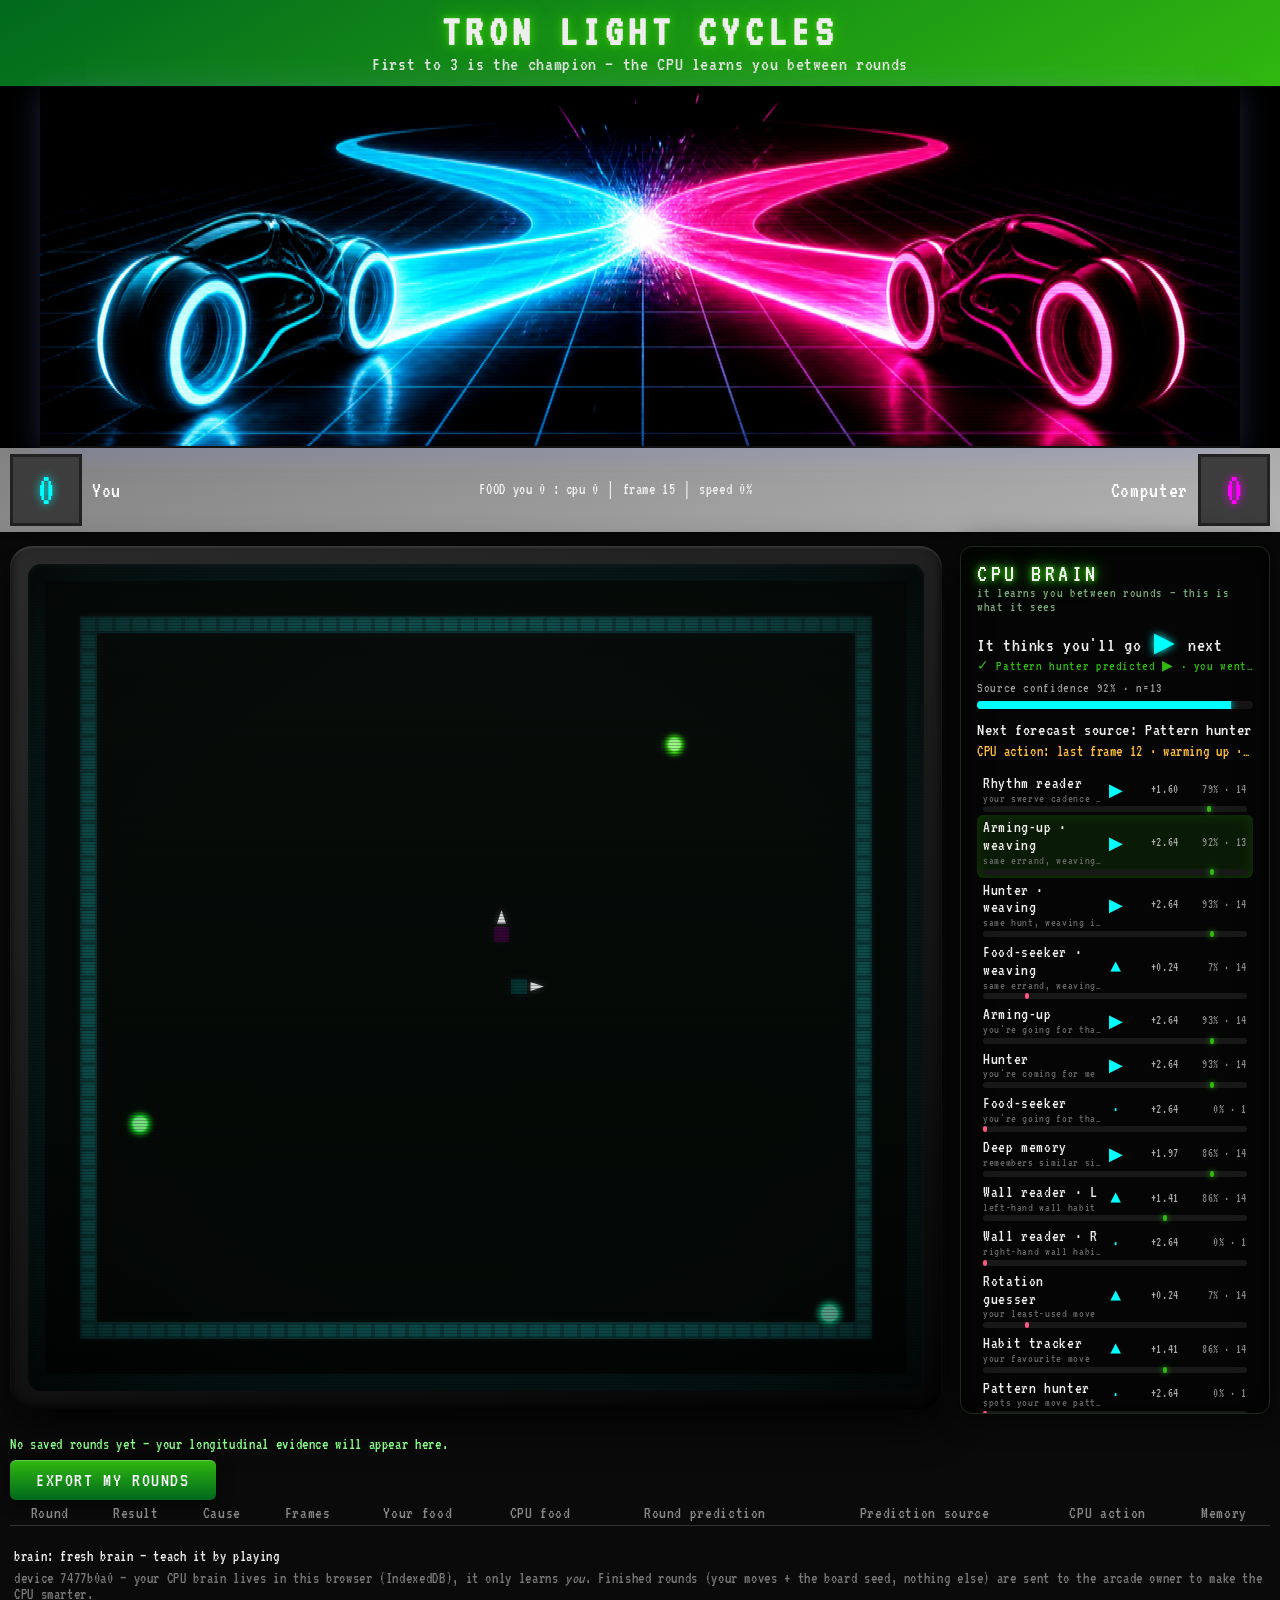
==== web/index.html @ b5975c52 "feat(audio): the mix board — play with the mixes (BUILD 67) music-preview.html becomes a desk: check" ====
<!DOCTYPE html>
<html lang="en">
<head>
<meta charset="utf-8">
<meta name="viewport" content="width=device-width, initial-scale=1.0, shrink-to-fit=no">
<title>TRON Light Cycles — the CPU learns you</title>
<link rel="icon" type="image/png" href="favicon.png">
<link rel="preconnect" href="https://fonts.googleapis.com">
<!-- Non-blocking font load: on a LAN-only phone (no DNS/internet) a blocking
     stylesheet link stalls first paint until the request times out. The
     media="print" trick paints immediately with the Courier fallback and
     upgrades to VT323 if/when the font arrives. -->
<link href="https://fonts.googleapis.com/css2?family=VT323&display=swap" rel="stylesheet" media="print" onload="this.media='all'">
<noscript><link href="https://fonts.googleapis.com/css2?family=VT323&display=swap" rel="stylesheet"></noscript>
<link rel="stylesheet" href="styles.css?v=67">
</head>
<body>

<!-- rps-ai shell: title nav -->
<nav class="titlebar">
  <h1 class="game-title glow-green">TRON LIGHT CYCLES</h1>
  <h2 class="game-sub">First to <span id="match-target">3</span> is the champion — the CPU learns you between rounds</h2>
</nav>

<!-- codex-generated hero art -->
<div class="hero-wrap">
  <img class="hero" src="assets/hero.png" width="1200" height="360" alt="Cyan and magenta light cycles dueling on a black grid">
</div>

<!-- rps-ai shell: scoreboard strip -->
<div class="scoreboard">
  <div class="score-side">
    <div class="score-box" id="you-wins">0</div>
    <div class="score-label">You</div>
  </div>
  <div class="score-mid" id="mid-status">WASD / ARROWS — SPACE fires — P pause — R next round</div>
  <div class="score-side">
    <div class="score-label right">Computer</div>
    <div class="score-box" id="cpu-wins">0</div>
  </div>
</div>

<!-- arcade cabinet + the brain panel (rps-ai shows the scoreboard + full
     history; we show the learning itself, in plain language) -->
<div class="cabinet">
  <div class="game-row">
    <div class="play-column" id="play-column">
      <div class="bezel" id="arena-bezel">
        <div class="screen" id="screen">
          <canvas id="game-canvas"></canvas>
          <div id="slipstream-label" class="hidden">◉ SLIPSTREAM</div>
          <div class="crt-scanlines"></div>
          <div class="crt-vignette"></div>
          <div class="crt-flicker"></div>
          <div class="game-over-overlay hidden" id="over-overlay">
            <div class="over-text glow-red" id="over-text">CPU WINS</div>
            <div class="over-sub" id="over-sub">SCORE P1=0 P2=0</div>
            <div class="over-brain" id="over-brain"></div>
            <div class="over-notebook" id="over-notebook" hidden></div>
            <div class="blink insert-coin">PRESS R FOR NEXT ROUND</div>
            <button class="btn-green" id="next-round-btn">Next Round</button>
            <button class="btn-green" id="tell-more-btn" title="Ask the CPU's notebook for the deep read on this round">📓 TELL ME MORE</button>
          </div>
          <div class="champion-overlay hidden" id="champion-overlay">
            <div class="champ-text glow-green" id="champ-text">YOU are the champion!</div>
            <div class="blink insert-coin">INSERT COIN</div>
            <button class="btn-green" id="new-match-btn">Start a New Match</button>
          </div>
        </div>
      </div>

      <!-- Touch controls stay with the arena so fitting and focus include them. -->
      <div class="touch-controls" id="touch-controls">
        <button class="btn-green tbtn" data-dir="0">▲</button>
        <div class="trow">
          <button class="btn-green tbtn" data-dir="2">◀</button>
          <button class="btn-green tbtn" data-dir="1">▼</button>
          <button class="btn-green tbtn" data-dir="3">▶</button>
        </div>
        <button class="btn-green tbtn fire" id="fire-btn">FIRE</button>
      </div>
    </div>
    <aside class="brain-panel" id="brain-panel">
      <div class="bp-title glow-green">CPU BRAIN</div>
      <div class="bp-sub">it learns you between rounds — this is what it sees</div>
      <div class="bp-predrow">It thinks you'll go <span class="bp-pred" id="bp-pred">·</span> next</div>
      <div class="bp-last" id="bp-last">No prediction scored yet</div>
      <div class="bp-conflabel">Source confidence <span id="bp-confnum">0% · n=0</span></div>
      <div class="bp-bar"><div class="bp-confill" id="bp-conf"></div></div>
      <div class="bp-driver" id="bp-driver-wrap">Next forecast source: <span id="bp-driver">—</span></div>
      <div class="bp-action">CPU action: <span id="bp-action">opening scan</span></div>
      <div id="bp-exploit" class="bp-exploit hidden"></div>
      <div class="bp-models" id="bp-models"></div>
      <div class="bp-warm" id="bp-warm"></div>
      <div class="bp-mem" id="bp-mem"></div>
      <div class="bp-habit" id="bp-habit"></div>
      <div class="bp-acclabel">Read rate <span id="bp-accnum">no reads yet</span></div>
      <div class="bp-bar bp-accbar"><div class="bp-accfill" id="bp-acc"></div><div class="bp-chance hidden" id="bp-chance"></div></div>
      <div class="bp-lifetime" id="bp-lifetime">Lifetime — no reads yet</div>
      <div class="bp-seal" id="bp-seal">SEALED —</div>
      <details class="bp-explain">
        <summary>How it works</summary>
        <div id="bp-explain-body"></div>
      </details>
      <div class="bp-foot">Only frames where you had a real choice are scored — corridors where physics chose for you are not reads.</div>
    </aside>
  </div>
</div>

<!-- rps-ai shell: history table (per round) -->
<div class="history-wrap">
  <div class="history-summary" id="history-summary">Loading saved round evidence…</div>
  <button class="btn-green" id="export-rounds-btn" title="Download your saved rounds (with ghost replays) for the offline evaluator">EXPORT MY ROUNDS</button>
  <table class="history">
    <thead>
      <tr><th>Round</th><th>Result</th><th>Cause</th><th>Frames</th><th>Your food</th><th>CPU food</th><th>Round prediction</th><th>Prediction source</th><th>CPU action</th><th>Memory</th></tr>
    </thead>
    <tbody id="history-body"></tbody>
  </table>
</div>

<footer class="footer">
  <span id="brain-status">brain: …</span>
  <span class="dim">device <span id="device-id">…</span> — your CPU brain lives in this browser (IndexedDB), it only learns <em>you</em>. Finished rounds (your moves + the board seed, nothing else) are sent to the arcade owner to make the CPU smarter.</span>
</footer>

<script type="module" src="app.js?v=67"></script>
</body>
</html>
---- web/styles.css ----
/* TRON Light Cycles — rps-ai shell + CRT arcade treatment
   (scanlines/flicker recipe via /opt/unicornscan.org/web) */

:root {
  --green: rgb(48, 184, 15);
  --green-dark: rgb(0, 105, 29);
  --cyan: rgb(0, 255, 255);
  --magenta: rgb(255, 0, 255);
  --amber: rgb(255, 190, 60);
  --red: rgb(255, 85, 128);
  --steel: #3d3d3d;
  --felt: #111;
}

* { box-sizing: border-box; }

body {
  margin: 0;
  background: #0a0a0a;
  color: #eee;
  font-family: 'VT323', 'Courier New', monospace;
  letter-spacing: 0.04em;
}

/* ---------- rps-ai title nav (green gradient) ---------- */
.titlebar {
  background: linear-gradient(151deg, var(--green-dark) 0%, var(--green));
  text-align: center;
  padding: 10px 8px 12px;
  box-shadow: 0 2px 12px rgba(0,0,0,0.8);
}
.game-title { margin: 0; font-size: clamp(28px, 5vw, 44px); letter-spacing: 0.12em; }
.game-sub { margin: 0; font-size: clamp(14px, 2vw, 20px); font-weight: normal; opacity: 0.92; }

.glow-green { text-shadow: 0 0 5px var(--green), 0 0 10px var(--green), 0 0 22px var(--green); }
.glow-red { text-shadow: 0 0 5px var(--red), 0 0 10px var(--red), 0 0 22px var(--red); }
.glow-cyan { text-shadow: 0 0 5px var(--cyan), 0 0 10px var(--cyan), 0 0 22px var(--cyan); }

/* codex-generated hero banner between nav and scoreboard */
.hero-wrap { display: flex; justify-content: center; background: #000; }
.hero {
  width: min(1200px, 96vw);
  height: auto;
  display: block;
  border-bottom: 2px solid #111;
  box-shadow: 0 4px 30px rgba(0, 255, 255, 0.12), 0 4px 30px rgba(255, 0, 255, 0.12);
}

/* ---------- rps-ai scoreboard strip (gray gradient + dark boxes) ---------- */
.scoreboard {
  display: flex;
  align-items: center;
  justify-content: space-between;
  background: linear-gradient(162deg, rgb(129,129,129), rgb(180,180,180));
  color: #fff;
  padding: 0 10px;
  box-shadow: 0 -2px 20px rgba(0,0,0,0.9);
}
.score-side { display: flex; align-items: center; gap: 10px; }
.score-box {
  width: 72px; height: 72px;
  display: flex; align-items: center; justify-content: center;
  background: var(--steel);
  border: 3px solid #222;
  font-size: 46px;
  margin: 6px 0;
}
#you-wins { color: var(--cyan); text-shadow: 0 0 8px var(--cyan); }
#cpu-wins { color: var(--magenta); text-shadow: 0 0 8px var(--magenta); }
.score-label { font-size: 22px; }
.score-label.right { text-align: right; }
.score-mid { font-size: 16px; opacity: 0.85; }

/* ---------- arcade cabinet ---------- */
.cabinet { padding: 14px 10px 6px; }
.bezel {
  margin: 0;
  width: 100%;
  max-width: 100%;
  min-width: 0;
  padding: 18px;
  border-radius: 22px;
  background: linear-gradient(160deg, #2a2a2a, #151515 60%, #050505);
  box-shadow:
    inset 0 2px 2px rgba(255,255,255,0.12),
    inset 0 -3px 8px rgba(0,0,0,0.9),
    0 14px 40px rgba(0,0,0,0.85);
}
.screen {
  position: relative;
  width: 100%;
  border-radius: 14px;
  overflow: hidden;
  background: #000;
  box-shadow:
    inset 0 0 4px rgba(255,255,255,0.08),
    inset 0 0 40px rgba(0,0,0,0.9);
}
#game-canvas {
  display: block;
  width: 100%;
  height: 100%;
  image-rendering: pixelated;
}

/* CRT overlays (screen-scoped) — visible, not just theoretical */
.crt-scanlines, .crt-vignette, .crt-flicker {
  position: absolute; inset: 0; pointer-events: none; z-index: 3;
}
.crt-scanlines {
  background: repeating-linear-gradient(
    0deg,
    rgba(0, 0, 0, 0.28) 0px,
    rgba(0, 0, 0, 0.28) 1px,
    transparent 1px,
    transparent 3px
  );
}
.crt-vignette {
  background: radial-gradient(ellipse at center,
    transparent 50%, rgba(0,0,0,0.42) 82%, rgba(0,0,0,0.78) 100%);
}
.crt-flicker {
  animation: flicker 4s infinite;
  background: linear-gradient(180deg, rgba(160,255,220,0.03), rgba(160,255,220,0.008));
}
@keyframes flicker { 0%, 100% { opacity: 1; } 50% { opacity: 0.78; } }

/* screen curvature: slight barrel bend on the whole tube */
.screen::after {
  content: '';
  position: absolute; inset: 0; pointer-events: none; z-index: 4;
  border-radius: 14px;
  box-shadow:
    inset 0 0 60px rgba(0,0,0,0.55),
    inset 0 2px 6px rgba(255,255,255,0.06);
}

/* Game + brain panel row. The arena owns all remaining width; at the compact
   breakpoint the panel stacks below it and the same arena scales to one column. */
.game-row {
  display: grid;
  grid-template-columns: minmax(0, 1fr) 310px;
  align-items: start;
  gap: 18px;
  width: 100%;
  margin: 0 auto;
}
.play-column {
  min-width: 0;
  display: flex;
  flex-direction: column;
  align-items: center;
}

/* the CPU BRAIN panel — the learning display, in plain language */
.brain-panel {
  width: 310px; max-width: 100%;
  background: #050505;
  border: 1px solid #1c2a1c;
  border-radius: 12px;
  padding: 14px 16px;
  box-shadow: 0 0 30px rgba(0,0,0,0.85), inset 0 0 30px rgba(0,0,0,0.8);
  font-size: 17px;
  max-height: calc(100vh - 32px);
  max-height: calc(100dvh - 32px);
  overflow-y: auto;
}
.bp-title { font-size: 25px; letter-spacing: 0.14em; }
.bp-sub { color: #7a7; font-size: 14px; margin-bottom: 12px; }
.bp-predrow { font-size: 20px; }
.bp-pred { color: var(--cyan); font-size: 27px; text-shadow: 0 0 9px var(--cyan); padding: 0 4px; }
.bp-last { color: #777; font-size: 14px; min-height: 18px; }
.bp-last.hit { color: var(--green); }
.bp-last.miss { color: var(--red); }
.bp-conflabel { color: #999; font-size: 14px; margin-top: 5px; }
.bp-bar { height: 8px; background: #141414; border-radius: 4px; overflow: hidden; margin: 6px 0 12px; }
.bp-confill { height: 100%; width: 0%; background: var(--cyan); box-shadow: 0 0 8px var(--cyan); transition: width 0.2s; }
.bp-accfill { height: 100%; width: 0%; background: var(--green); box-shadow: 0 0 8px var(--green); transition: width 0.2s; }
.bp-driver { margin-bottom: 10px; font-size: 18px; }
.bp-action { margin: -6px 0 10px; color: var(--amber); font-size: 16px; }
.bp-exploit { margin: -4px 0 10px; color: #ff5d5d; font-size: 15px; font-weight: bold; }
.bp-driver-wrap.flash { animation: drvflash 0.7s; }
@keyframes drvflash {
  0% { color: var(--amber); text-shadow: 0 0 14px var(--amber); }
  100% { color: inherit; }
}
.bp-model {
  display: grid;
  grid-template-columns: minmax(0, 1fr) 22px 48px 58px;
  align-items: center;
  column-gap: 6px;
  row-gap: 2px;
  padding: 3px 6px;
  border-radius: 6px;
}
.bp-model.active { background: rgba(48,184,15,0.12); box-shadow: inset 0 0 14px rgba(48,184,15,0.18); }
.bp-mname { min-width: 0; line-height: 1.05; }
.bp-mname .blurb { display: block; color: #666; font-size: 12px; white-space: nowrap; overflow: hidden; text-overflow: ellipsis; }
.bp-mpred { width: 18px; color: var(--cyan); text-align: center; font-size: 18px; }
.bp-mbar { grid-column: 1 / -1; grid-row: 2; width: 100%; height: 6px; background: #181818; border-radius: 4px; position: relative; }
.bp-mmark { position: absolute; top: 0; bottom: 0; width: 4px; border-radius: 2px; background: #666; }
.bp-mmark.pos { background: var(--green); box-shadow: 0 0 6px var(--green); }
.bp-mmark.neg { background: var(--red); }
.bp-mscore { width: 44px; text-align: right; color: #aaa; font-size: 13px; flex: none; }
.bp-mhit { width: 58px; text-align: right; color: #888; font-size: 13px; flex: none; }
.bp-warm { margin-top: 7px; color: var(--amber); font-size: 15px; }
.bp-mem { margin-top: 7px; color: #8f8; font-size: 16px; }
.bp-habit, .bp-lifetime { color: #888; font-size: 14px; margin-top: 4px; }
.bp-acclabel { margin-top: 8px; }
.bp-accbar { position: relative; }
.bp-chance.hidden { display: none; }
.bp-seal { font-size: 11px; opacity: .75; margin-top: 4px; letter-spacing: .04em; }
.bp-seal.ok { color: #6f6; }
.bp-seal.bad { color: #f66; }
.bp-explain { font-size: 11px; opacity: .8; margin-top: 6px; }
.bp-explain summary { cursor: pointer; }
.bp-explain p { margin: 4px 0; }
.bp-chance { position: absolute; top: 0; bottom: 0; width: 2px; background: var(--amber); box-shadow: 0 0 4px var(--amber); }
.bp-foot { margin-top: 12px; color: #777; font-size: 13px; line-height: 1.3; }

@media (max-width: 1239px) {
  .game-row { grid-template-columns: minmax(0, 1fr); }
  .brain-panel { width: 100%; max-height: none; overflow-y: visible; }
  .bezel { padding: clamp(8px, 2.5vw, 18px); }
}

/* overlays on the screen */
.game-over-overlay, .champion-overlay {
  position: absolute; inset: 0;
  display: flex; flex-direction: column;
  align-items: center; justify-content: center;
  gap: 12px;
  background: rgba(0,0,0,0.55);
  z-index: 5;
  text-align: center;
}
.hidden { display: none !important; }
.over-text { font-size: clamp(34px, 7vw, 64px); }
.over-sub { font-size: 22px; opacity: 0.9; }
.over-brain { font-size: 18px; color: var(--green); }
.champ-text { font-size: clamp(30px, 6vw, 56px); }
.insert-coin { color: var(--amber); font-size: 22px; text-shadow: 0 0 8px var(--amber); }
.blink { animation: blink 1.1s steps(2, start) infinite; }
@keyframes blink { to { visibility: hidden; } }

/* rps-ai big green buttons */
.btn-green {
  font-family: inherit;
  font-size: 20px;
  letter-spacing: 0.08em;
  color: #fff;
  background: linear-gradient(180deg, rgb(48,184,15), rgb(0,105,29));
  border: 0;
  border-radius: 6px;
  padding: 10px 26px;
  cursor: pointer;
  box-shadow: 0 0 15px rgba(0,0,0,0.8), inset 0 1px 0 rgba(255,255,255,0.25);
}
.btn-green:active { transform: translateY(1px); }

/* touch controls */
.touch-controls { display: none; width: 100%; text-align: center; padding: 8px; }
.tbtn { min-width: 64px; min-height: 52px; margin: 3px; font-size: 24px; }
/* Rapid D-pad taps otherwise register as iOS double-tap-to-zoom: the page
   zooms mid-game and the arena leaves the viewport. */
.tbtn, .btn-green {
  touch-action: manipulation;
  -webkit-user-select: none;
  user-select: none;
  -webkit-touch-callout: none;
}
.trow { display: flex; justify-content: center; }
.fire { min-width: 110px; }
@media (pointer: coarse) { .touch-controls { display: block; } .score-mid { display: none; } }

/* history table (rps-ai's round table) */
.history-wrap { max-width: 1400px; margin: 12px auto; padding: 0 10px; overflow-x: auto; }
.history-summary { color: #8f8; font-size: 16px; padding: 4px 0 8px; }
table.history { width: 100%; border-collapse: collapse; font-size: 17px; }
table.history th {
  color: #888; font-weight: normal; border-bottom: 1px solid #333;
  padding: 4px 6px; text-align: center;
}
table.history td { padding: 3px 6px; text-align: center; border-bottom: 1px solid #1c1c1c; }
table.history td.you { color: var(--cyan); }
table.history td.cpu { color: var(--magenta); }

.footer {
  display: flex; justify-content: space-between; flex-wrap: wrap; gap: 6px;
  padding: 10px 14px 18px;
  font-size: 16px;
}
.footer .dim { color: #777; }
.over-notebook {
  max-width: 46em; margin: 8px auto; padding: 8px 12px; text-align: left;
  font-size: 15px; line-height: 1.45; color: #9fe89f;
  border: 1px solid #1c4; background: rgba(0, 24, 8, 0.85);
}

/* Frame-stable panel geometry (play-tested): volatile telemetry lines used
   to wrap between 1 and 2 lines as their numbers changed width, reflowing
   the whole right panel every few frames and visibly nudging the canvas
   box (the "phasing" direction indicator). Volatile lines never wrap and
   reserve their height; long values ellipsize instead of reflowing. */
.bp-driver, .bp-last, .bp-warm, .bp-mem, .bp-habit, .bp-lifetime,
.bp-conflabel, .bp-acclabel, .bp-action, .bp-predrow, .bp-seal {
  white-space: nowrap;
  overflow: hidden;
  text-overflow: ellipsis;
}
.bp-last { min-height: 1.35em; }
.bp-warm, .bp-mem, .bp-habit, .bp-lifetime { min-height: 1.3em; }
.score-mid { white-space: nowrap; overflow: hidden; text-overflow: ellipsis; }


/* SLIPSTREAM — corridor half-time. The world drops into bullet time:
   cool phosphor tint, a breathing teal glow, and a soft vignette. All
   GPU-composited (filter + shadow + opacity), no per-frame JS. */
#game-canvas {
  transition: filter 420ms ease, box-shadow 420ms ease;
}
#game-canvas.slipstream {
  filter: saturate(0.65) contrast(1.12) hue-rotate(28deg) brightness(1.06);
  box-shadow:
    0 0 22px rgba(64, 255, 208, 0.45),
    inset 0 0 60px rgba(64, 255, 208, 0.18);
  animation: slipstream-breathe 1.6s ease-in-out infinite;
}
@keyframes slipstream-breathe {
  0%, 100% { box-shadow: 0 0 22px rgba(64, 255, 208, 0.45), inset 0 0 60px rgba(64, 255, 208, 0.18); }
  50%      { box-shadow: 0 0 34px rgba(64, 255, 208, 0.75), inset 0 0 90px rgba(64, 255, 208, 0.30); }
}
#slipstream-label {
  position: absolute;
  top: 10px;
  left: 50%;
  transform: translateX(-50%);
  font-family: inherit;
  font-size: 13px;
  letter-spacing: 0.35em;
  color: rgb(64, 255, 208);
  text-shadow: 0 0 8px rgba(64, 255, 208, 0.9);
  animation: slipstream-flicker 1.6s ease-in-out infinite;
  pointer-events: none;
  z-index: 5;
}
#slipstream-label.hidden { display: none; }
@keyframes slipstream-flicker {
  0%, 100% { opacity: 0.65; }
  50%      { opacity: 1.0; }
}
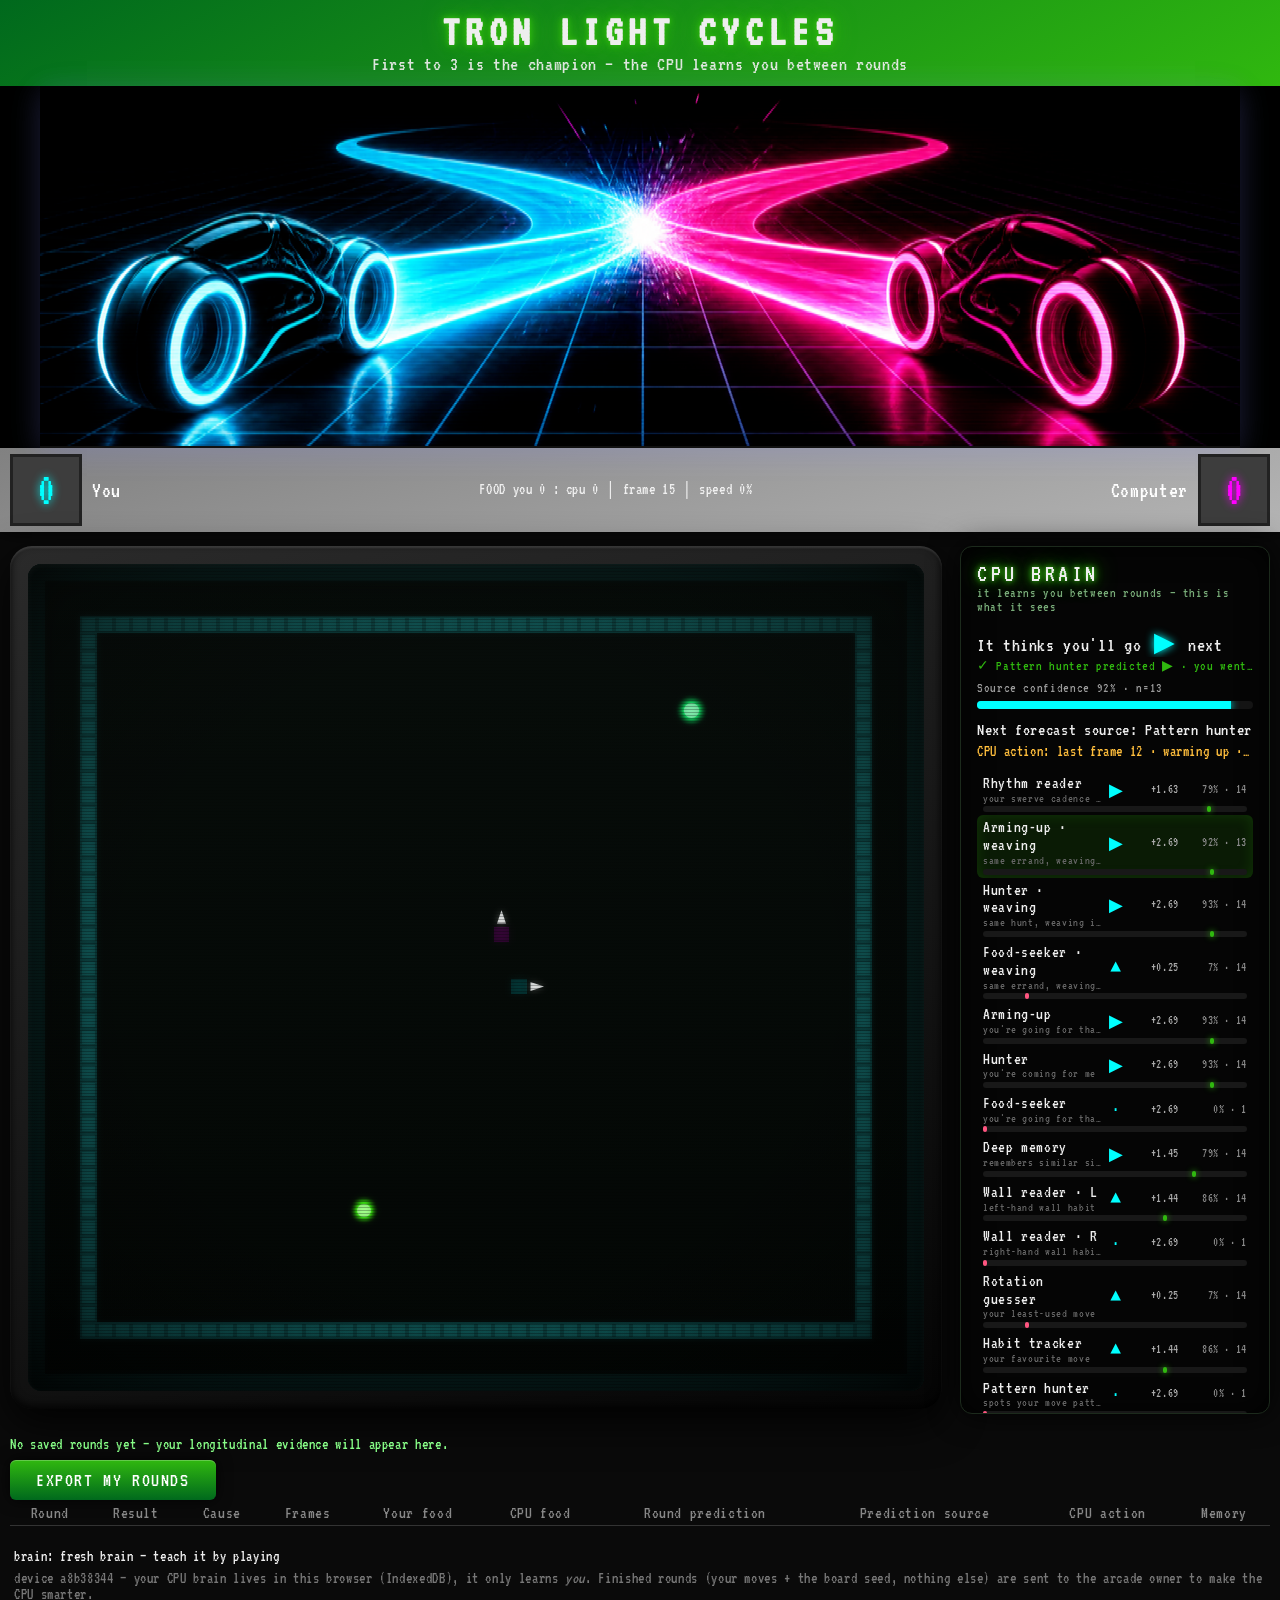
==== commit f074e267: "feat(audio): natural transitions — BUILD 68 The arranger pre-rolls the next scene one bar early: the" ====
--- a/web/index.html
+++ b/web/index.html
@@ -12,7 +12,7 @@
      upgrades to VT323 if/when the font arrives. -->
 <link href="https://fonts.googleapis.com/css2?family=VT323&display=swap" rel="stylesheet" media="print" onload="this.media='all'">
 <noscript><link href="https://fonts.googleapis.com/css2?family=VT323&display=swap" rel="stylesheet"></noscript>
-<link rel="stylesheet" href="styles.css?v=67">
+<link rel="stylesheet" href="styles.css?v=68">
 </head>
 <body>
 
@@ -124,6 +124,6 @@
   <span class="dim">device <span id="device-id">…</span> — your CPU brain lives in this browser (IndexedDB), it only learns <em>you</em>. Finished rounds (your moves + the board seed, nothing else) are sent to the arcade owner to make the CPU smarter.</span>
 </footer>
 
-<script type="module" src="app.js?v=67"></script>
+<script type="module" src="app.js?v=68"></script>
 </body>
 </html>
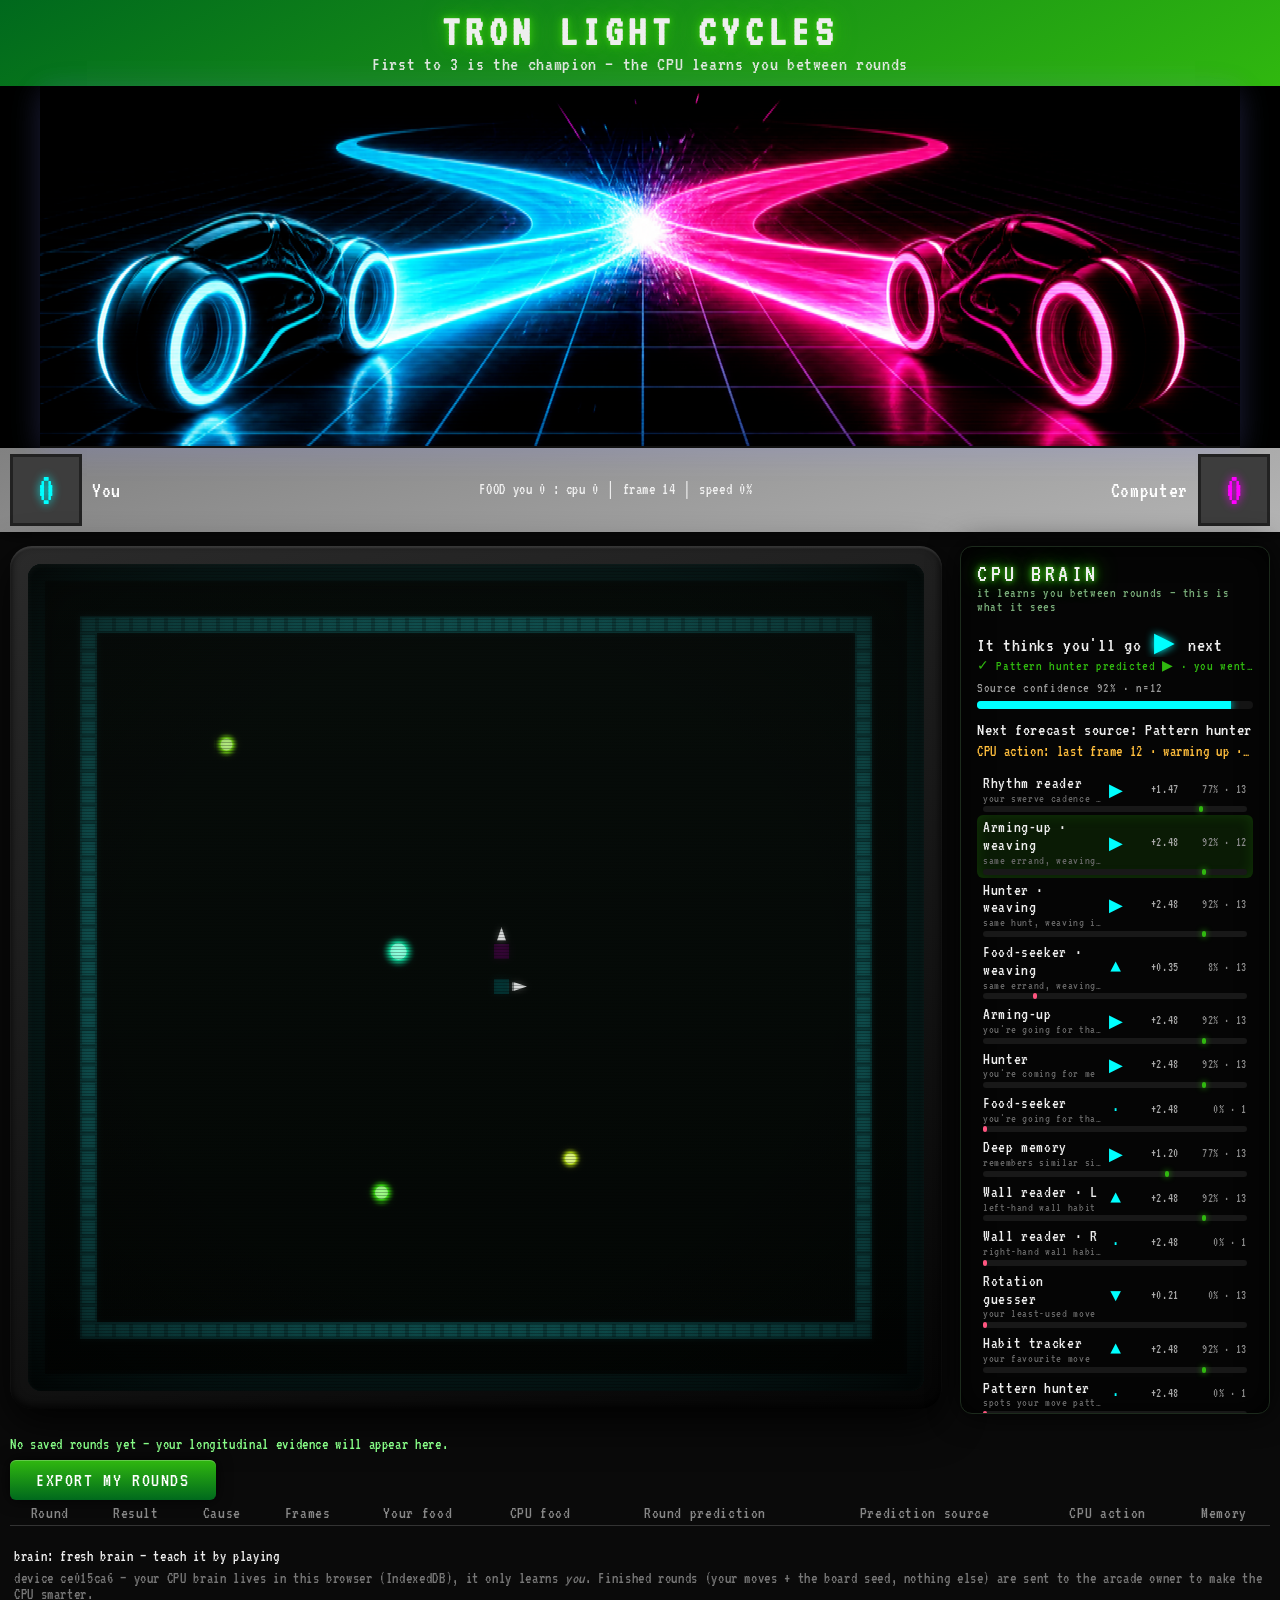
==== commit c28aadcf: "feat(audio): the pocket is the favored special — BUILD 69 Owner: 'don't lose the drum n bass sequenc" ====
--- a/web/index.html
+++ b/web/index.html
@@ -12,7 +12,7 @@
      upgrades to VT323 if/when the font arrives. -->
 <link href="https://fonts.googleapis.com/css2?family=VT323&display=swap" rel="stylesheet" media="print" onload="this.media='all'">
 <noscript><link href="https://fonts.googleapis.com/css2?family=VT323&display=swap" rel="stylesheet"></noscript>
-<link rel="stylesheet" href="styles.css?v=68">
+<link rel="stylesheet" href="styles.css?v=69">
 </head>
 <body>
 
@@ -124,6 +124,6 @@
   <span class="dim">device <span id="device-id">…</span> — your CPU brain lives in this browser (IndexedDB), it only learns <em>you</em>. Finished rounds (your moves + the board seed, nothing else) are sent to the arcade owner to make the CPU smarter.</span>
 </footer>
 
-<script type="module" src="app.js?v=68"></script>
+<script type="module" src="app.js?v=69"></script>
 </body>
 </html>
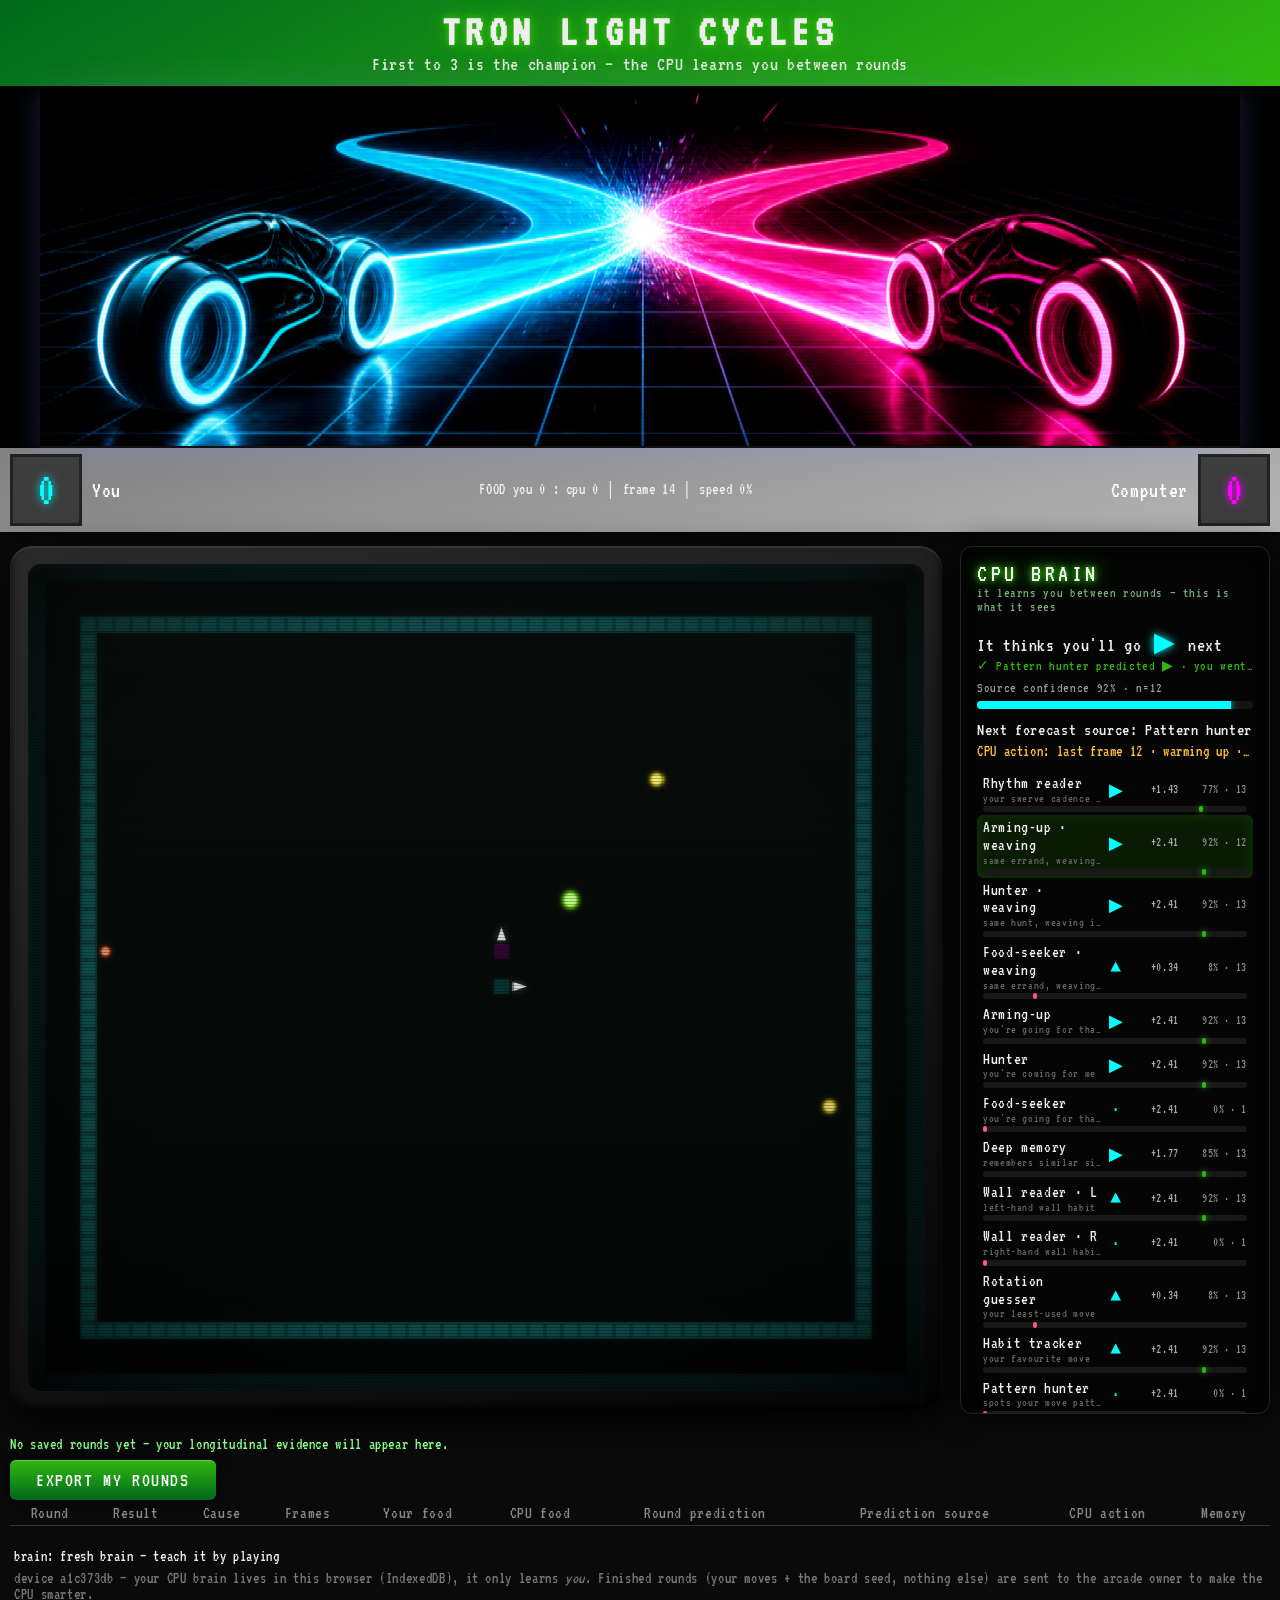
==== commit 8556709a: "fix(audio): in-game randomization was broken by round restarts — BUILD 70 The game stops/starts the " ====
--- a/web/index.html
+++ b/web/index.html
@@ -12,7 +12,7 @@
      upgrades to VT323 if/when the font arrives. -->
 <link href="https://fonts.googleapis.com/css2?family=VT323&display=swap" rel="stylesheet" media="print" onload="this.media='all'">
 <noscript><link href="https://fonts.googleapis.com/css2?family=VT323&display=swap" rel="stylesheet"></noscript>
-<link rel="stylesheet" href="styles.css?v=69">
+<link rel="stylesheet" href="styles.css?v=70">
 </head>
 <body>
 
@@ -124,6 +124,6 @@
   <span class="dim">device <span id="device-id">…</span> — your CPU brain lives in this browser (IndexedDB), it only learns <em>you</em>. Finished rounds (your moves + the board seed, nothing else) are sent to the arcade owner to make the CPU smarter.</span>
 </footer>
 
-<script type="module" src="app.js?v=69"></script>
+<script type="module" src="app.js?v=70"></script>
 </body>
 </html>
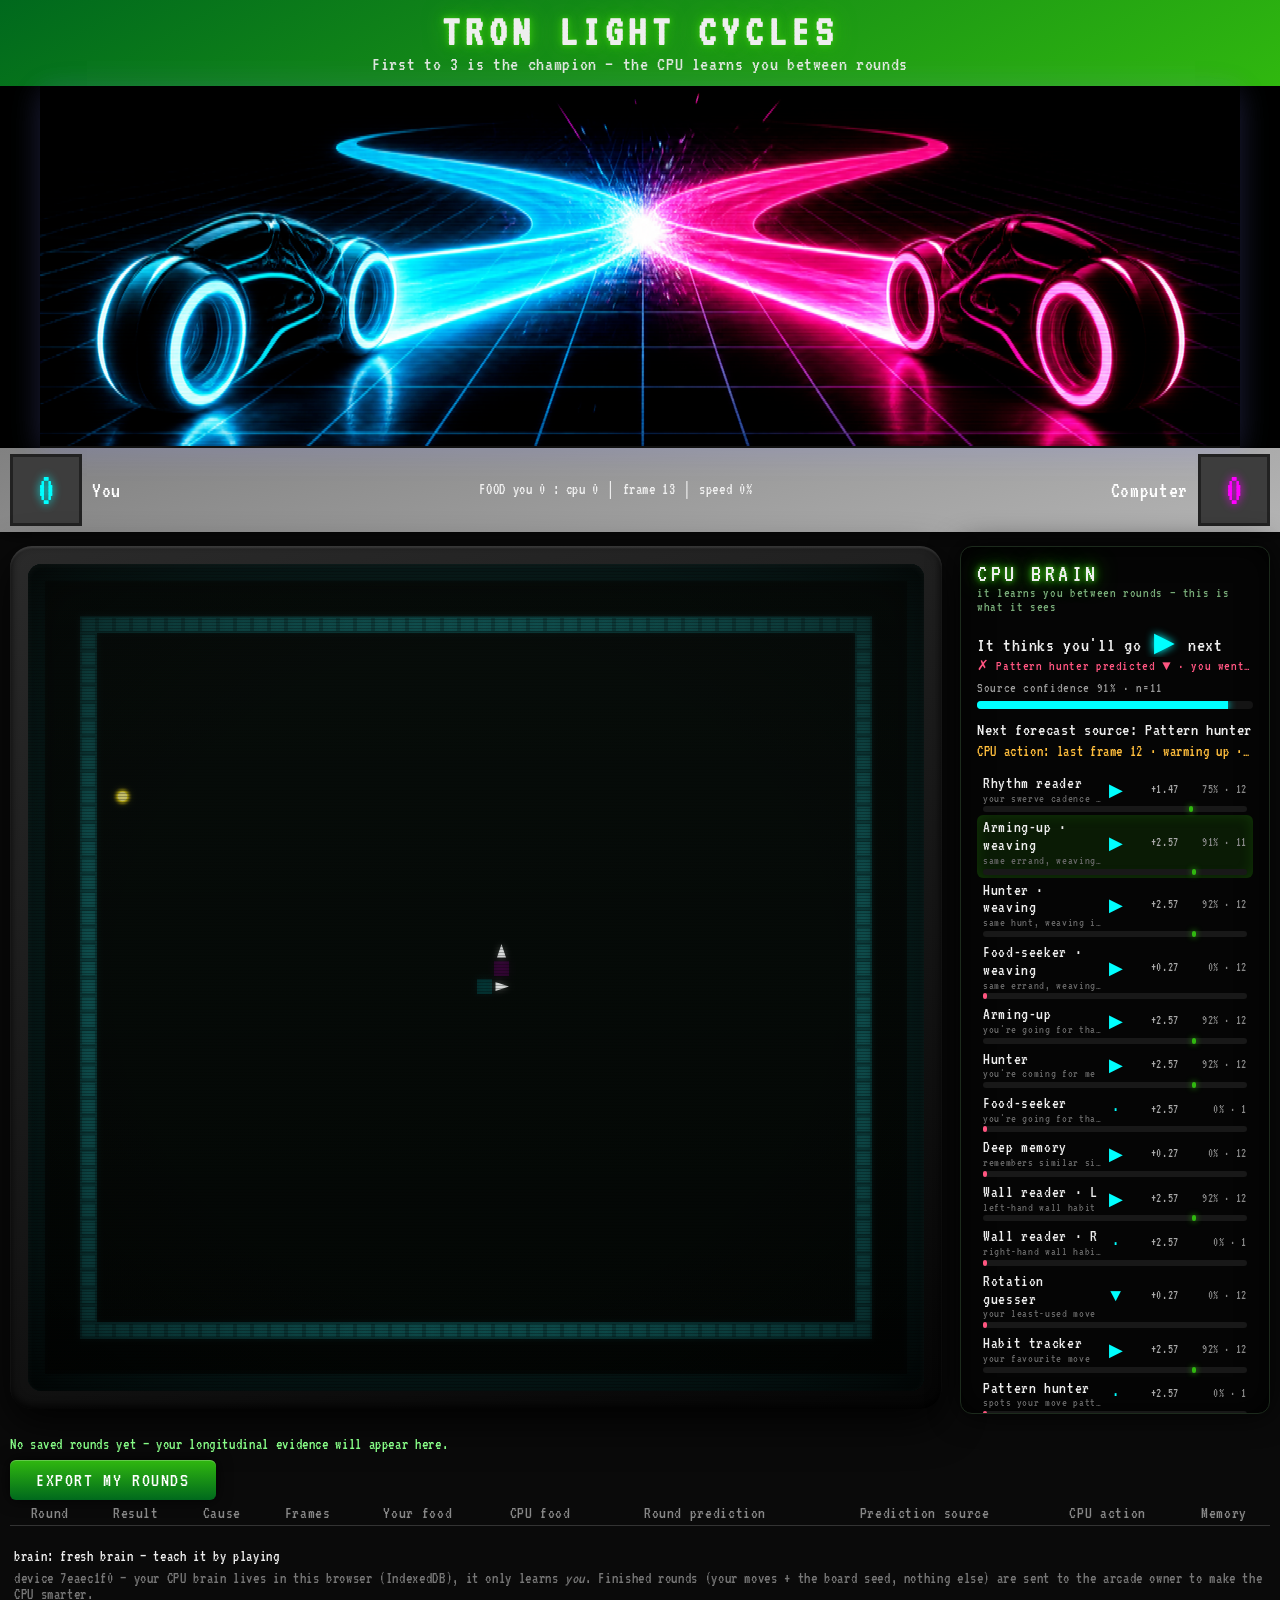
==== commit 42e9ea45: "feat: human vs human — BUILD 71 Owner: 'optionally support human vs human (we can still learn/harves" ====
--- a/web/index.html
+++ b/web/index.html
@@ -12,7 +12,7 @@
      upgrades to VT323 if/when the font arrives. -->
 <link href="https://fonts.googleapis.com/css2?family=VT323&display=swap" rel="stylesheet" media="print" onload="this.media='all'">
 <noscript><link href="https://fonts.googleapis.com/css2?family=VT323&display=swap" rel="stylesheet"></noscript>
-<link rel="stylesheet" href="styles.css?v=70">
+<link rel="stylesheet" href="styles.css?v=71">
 </head>
 <body>
 
@@ -78,6 +78,7 @@
           <button class="btn-green tbtn" data-dir="3">▶</button>
         </div>
         <button class="btn-green tbtn fire" id="fire-btn">FIRE</button>
+      <button id="versus-btn" class="hud-btn" title="Second player: WASD steers, Q fires">2P (vs human)</button>
       </div>
     </div>
     <aside class="brain-panel" id="brain-panel">
@@ -124,6 +125,6 @@
   <span class="dim">device <span id="device-id">…</span> — your CPU brain lives in this browser (IndexedDB), it only learns <em>you</em>. Finished rounds (your moves + the board seed, nothing else) are sent to the arcade owner to make the CPU smarter.</span>
 </footer>
 
-<script type="module" src="app.js?v=70"></script>
+<script type="module" src="app.js?v=71"></script>
 </body>
 </html>
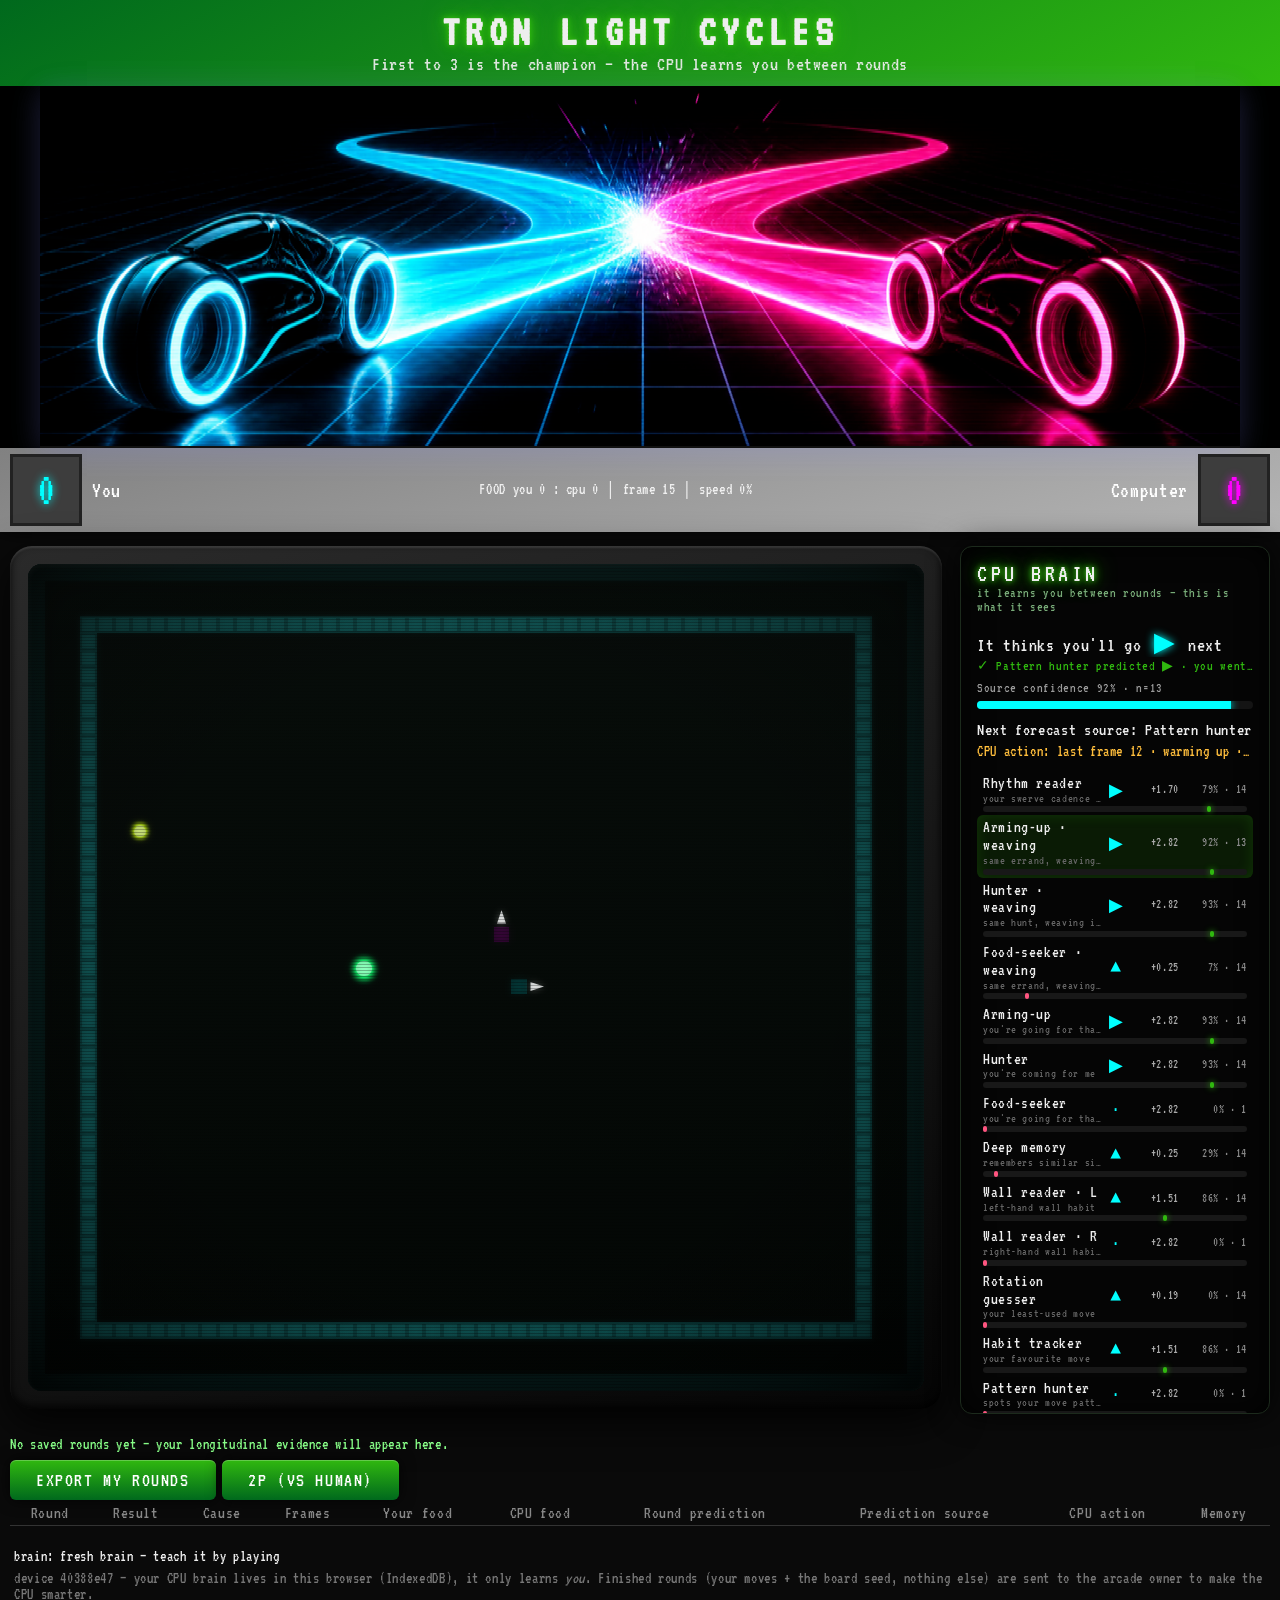
==== commit dabfca34: "fix(ui): the 2P button was invisible on desktop — BUILD 72 It sat inside .touch-controls (display:no" ====
--- a/web/index.html
+++ b/web/index.html
@@ -12,7 +12,7 @@
      upgrades to VT323 if/when the font arrives. -->
 <link href="https://fonts.googleapis.com/css2?family=VT323&display=swap" rel="stylesheet" media="print" onload="this.media='all'">
 <noscript><link href="https://fonts.googleapis.com/css2?family=VT323&display=swap" rel="stylesheet"></noscript>
-<link rel="stylesheet" href="styles.css?v=71">
+<link rel="stylesheet" href="styles.css?v=72">
 </head>
 <body>
 
@@ -78,7 +78,6 @@
           <button class="btn-green tbtn" data-dir="3">▶</button>
         </div>
         <button class="btn-green tbtn fire" id="fire-btn">FIRE</button>
-      <button id="versus-btn" class="hud-btn" title="Second player: WASD steers, Q fires">2P (vs human)</button>
       </div>
     </div>
     <aside class="brain-panel" id="brain-panel">
@@ -112,6 +111,7 @@
 <div class="history-wrap">
   <div class="history-summary" id="history-summary">Loading saved round evidence…</div>
   <button class="btn-green" id="export-rounds-btn" title="Download your saved rounds (with ghost replays) for the offline evaluator">EXPORT MY ROUNDS</button>
+  <button class="btn-green" id="versus-btn" title="Second player on this keyboard: WASD steers, Q fires. The CPU keeps studying P1 from the bench.">2P (VS HUMAN)</button>
   <table class="history">
     <thead>
       <tr><th>Round</th><th>Result</th><th>Cause</th><th>Frames</th><th>Your food</th><th>CPU food</th><th>Round prediction</th><th>Prediction source</th><th>CPU action</th><th>Memory</th></tr>
@@ -125,6 +125,6 @@
   <span class="dim">device <span id="device-id">…</span> — your CPU brain lives in this browser (IndexedDB), it only learns <em>you</em>. Finished rounds (your moves + the board seed, nothing else) are sent to the arcade owner to make the CPU smarter.</span>
 </footer>
 
-<script type="module" src="app.js?v=71"></script>
+<script type="module" src="app.js?v=72"></script>
 </body>
 </html>
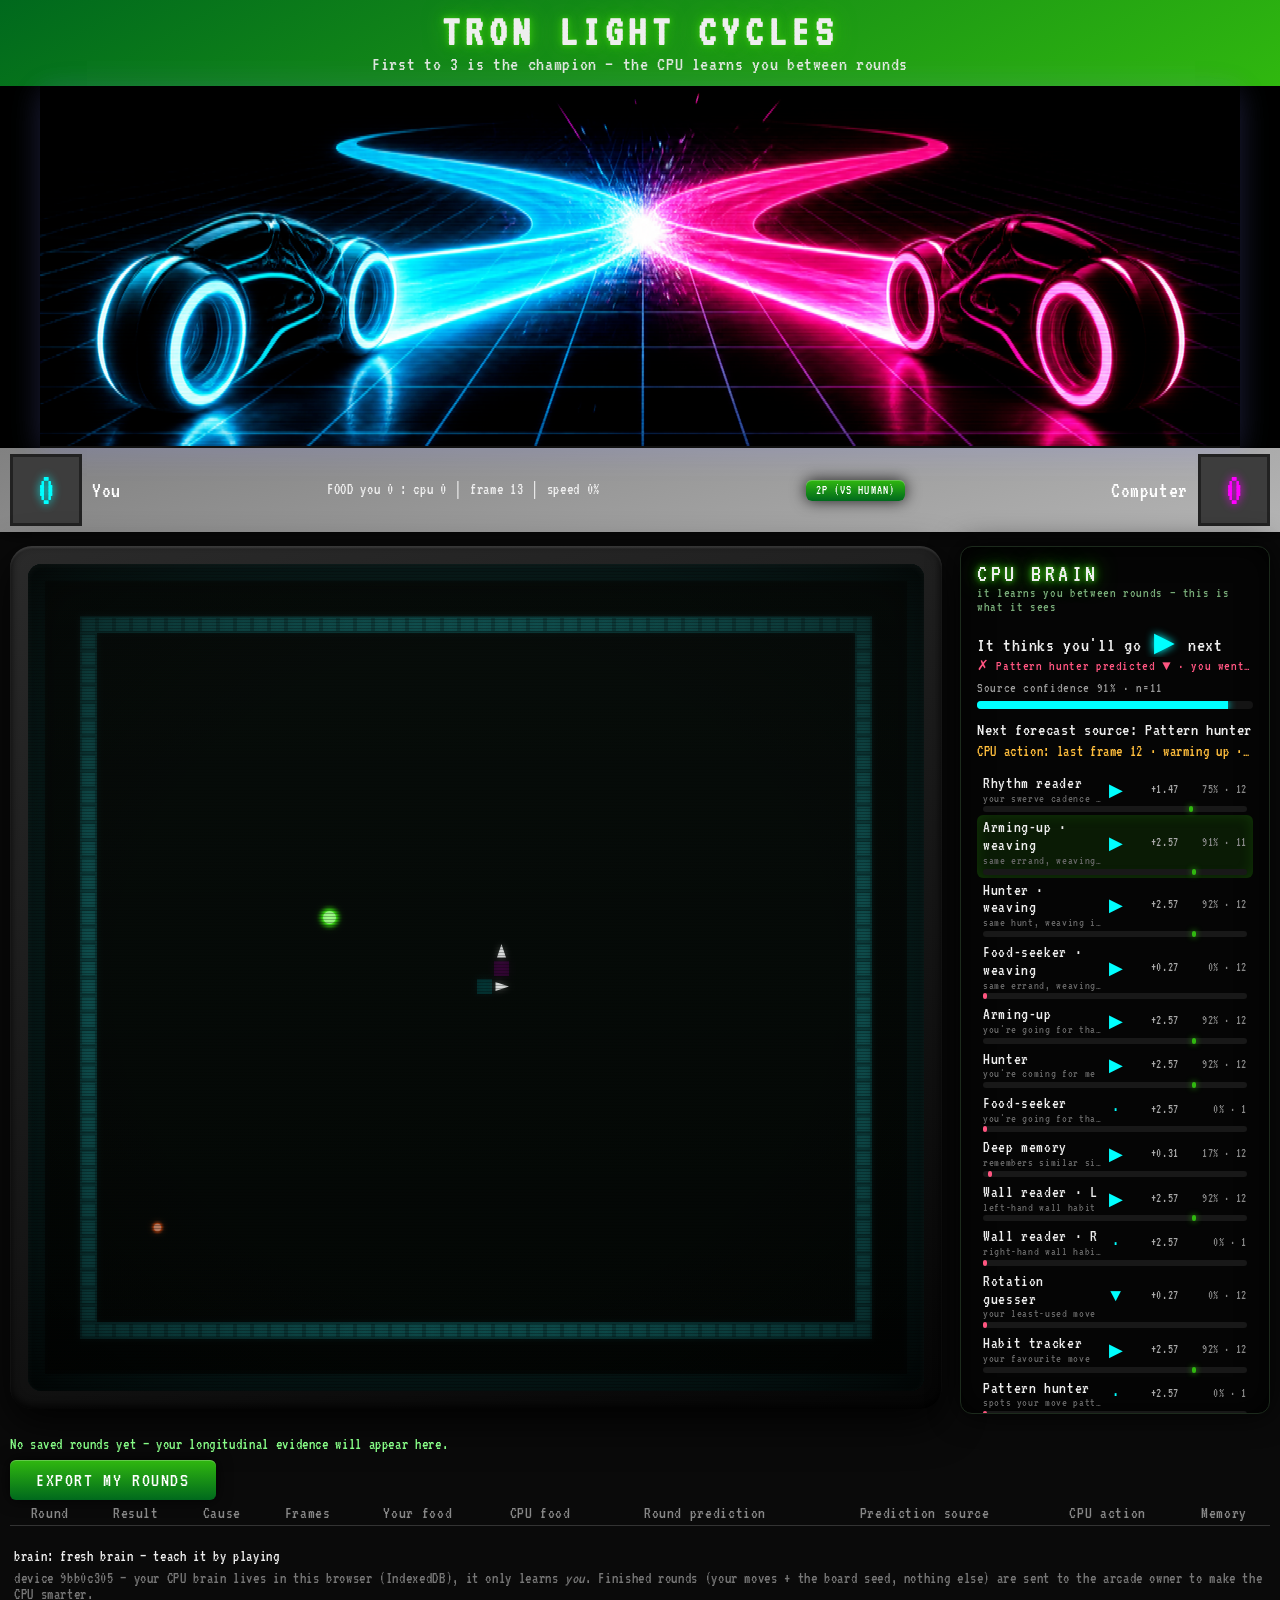
==== commit a923c442: "fix(ui): 2P toggle into the score bar — BUILD 73 Second placement attempt was beside EXPORT MY ROUND" ====
--- a/web/index.html
+++ b/web/index.html
@@ -12,7 +12,7 @@
      upgrades to VT323 if/when the font arrives. -->
 <link href="https://fonts.googleapis.com/css2?family=VT323&display=swap" rel="stylesheet" media="print" onload="this.media='all'">
 <noscript><link href="https://fonts.googleapis.com/css2?family=VT323&display=swap" rel="stylesheet"></noscript>
-<link rel="stylesheet" href="styles.css?v=72">
+<link rel="stylesheet" href="styles.css?v=73">
 </head>
 <body>
 
@@ -34,6 +34,7 @@
     <div class="score-label">You</div>
   </div>
   <div class="score-mid" id="mid-status">WASD / ARROWS — SPACE fires — P pause — R next round</div>
+  <button class="btn-green" id="versus-btn" style="font-size:13px;padding:4px 10px;white-space:nowrap" title="Second player on this keyboard: WASD steers, Q fires. The CPU keeps studying P1 from the bench.">2P (VS HUMAN)</button>
   <div class="score-side">
     <div class="score-label right">Computer</div>
     <div class="score-box" id="cpu-wins">0</div>
@@ -111,7 +112,6 @@
 <div class="history-wrap">
   <div class="history-summary" id="history-summary">Loading saved round evidence…</div>
   <button class="btn-green" id="export-rounds-btn" title="Download your saved rounds (with ghost replays) for the offline evaluator">EXPORT MY ROUNDS</button>
-  <button class="btn-green" id="versus-btn" title="Second player on this keyboard: WASD steers, Q fires. The CPU keeps studying P1 from the bench.">2P (VS HUMAN)</button>
   <table class="history">
     <thead>
       <tr><th>Round</th><th>Result</th><th>Cause</th><th>Frames</th><th>Your food</th><th>CPU food</th><th>Round prediction</th><th>Prediction source</th><th>CPU action</th><th>Memory</th></tr>
@@ -125,6 +125,6 @@
   <span class="dim">device <span id="device-id">…</span> — your CPU brain lives in this browser (IndexedDB), it only learns <em>you</em>. Finished rounds (your moves + the board seed, nothing else) are sent to the arcade owner to make the CPU smarter.</span>
 </footer>
 
-<script type="module" src="app.js?v=72"></script>
+<script type="module" src="app.js?v=73"></script>
 </body>
 </html>
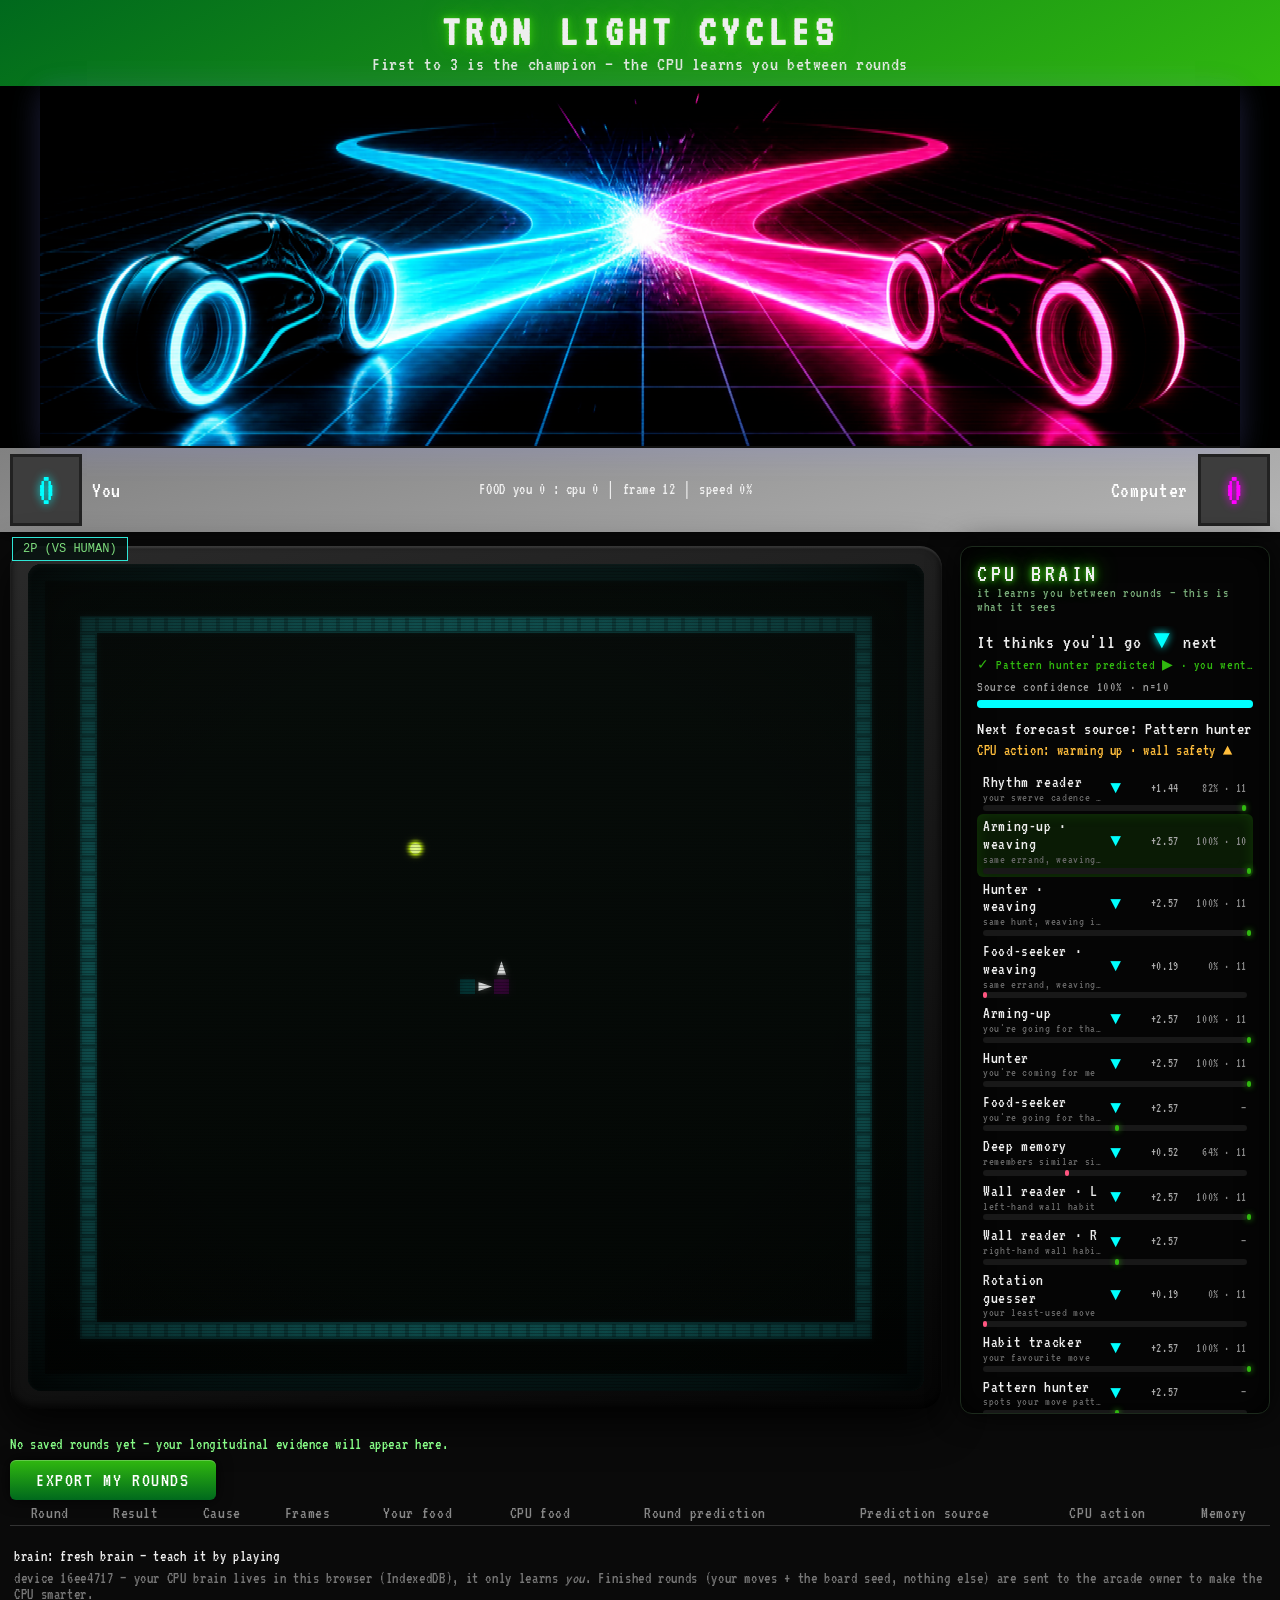
==== commit a3c7bf35: "fix(ui): 2P toggle actually visible — BUILD 74, screenshot-verified Three placements failed invisibl" ====
--- a/web/index.html
+++ b/web/index.html
@@ -12,7 +12,7 @@
      upgrades to VT323 if/when the font arrives. -->
 <link href="https://fonts.googleapis.com/css2?family=VT323&display=swap" rel="stylesheet" media="print" onload="this.media='all'">
 <noscript><link href="https://fonts.googleapis.com/css2?family=VT323&display=swap" rel="stylesheet"></noscript>
-<link rel="stylesheet" href="styles.css?v=73">
+<link rel="stylesheet" href="styles.css?v=74">
 </head>
 <body>
 
@@ -34,7 +34,6 @@
     <div class="score-label">You</div>
   </div>
   <div class="score-mid" id="mid-status">WASD / ARROWS — SPACE fires — P pause — R next round</div>
-  <button class="btn-green" id="versus-btn" style="font-size:13px;padding:4px 10px;white-space:nowrap" title="Second player on this keyboard: WASD steers, Q fires. The CPU keeps studying P1 from the bench.">2P (VS HUMAN)</button>
   <div class="score-side">
     <div class="score-label right">Computer</div>
     <div class="score-box" id="cpu-wins">0</div>
@@ -47,6 +46,8 @@
   <div class="game-row">
     <div class="play-column" id="play-column">
       <div class="bezel" id="arena-bezel">
+        <button id="versus-btn" title="Second player on this keyboard: WASD steers, Q fires. The CPU keeps studying P1 from the bench."
+          style="position:fixed;top:10px;left:12px;z-index:1000;font-family:monospace;font-size:12px;padding:4px 10px;background:rgba(6,17,15,0.85);color:#7ddc7d;border:1px solid #2ee6d6;cursor:pointer">2P (VS HUMAN)</button>
         <div class="screen" id="screen">
           <canvas id="game-canvas"></canvas>
           <div id="slipstream-label" class="hidden">◉ SLIPSTREAM</div>
@@ -125,6 +126,6 @@
   <span class="dim">device <span id="device-id">…</span> — your CPU brain lives in this browser (IndexedDB), it only learns <em>you</em>. Finished rounds (your moves + the board seed, nothing else) are sent to the arcade owner to make the CPU smarter.</span>
 </footer>
 
-<script type="module" src="app.js?v=73"></script>
+<script type="module" src="app.js?v=74"></script>
 </body>
 </html>
